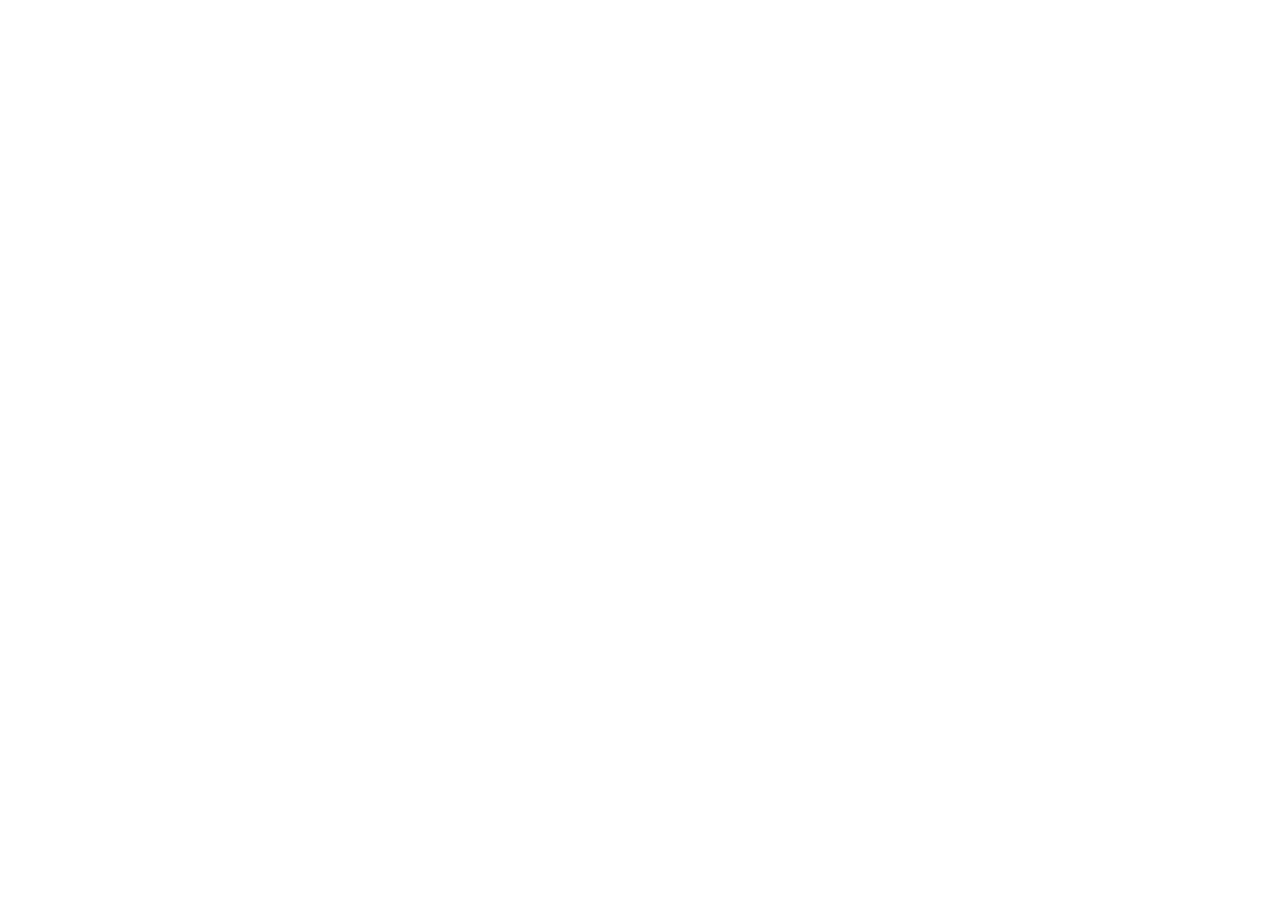
==== pages/About.html @ 3e92373e "creat new project" ====
<!doctype html>
<html lang="en">
  <head>
    <meta charset="UTF-8" />
    <meta name="viewport" content="width=device-width, initial-scale=1.0" />
    <title>Document</title>
    <link rel="stylesheet" href="../css/About.css" />
  </head>
  <body></body>
</html>
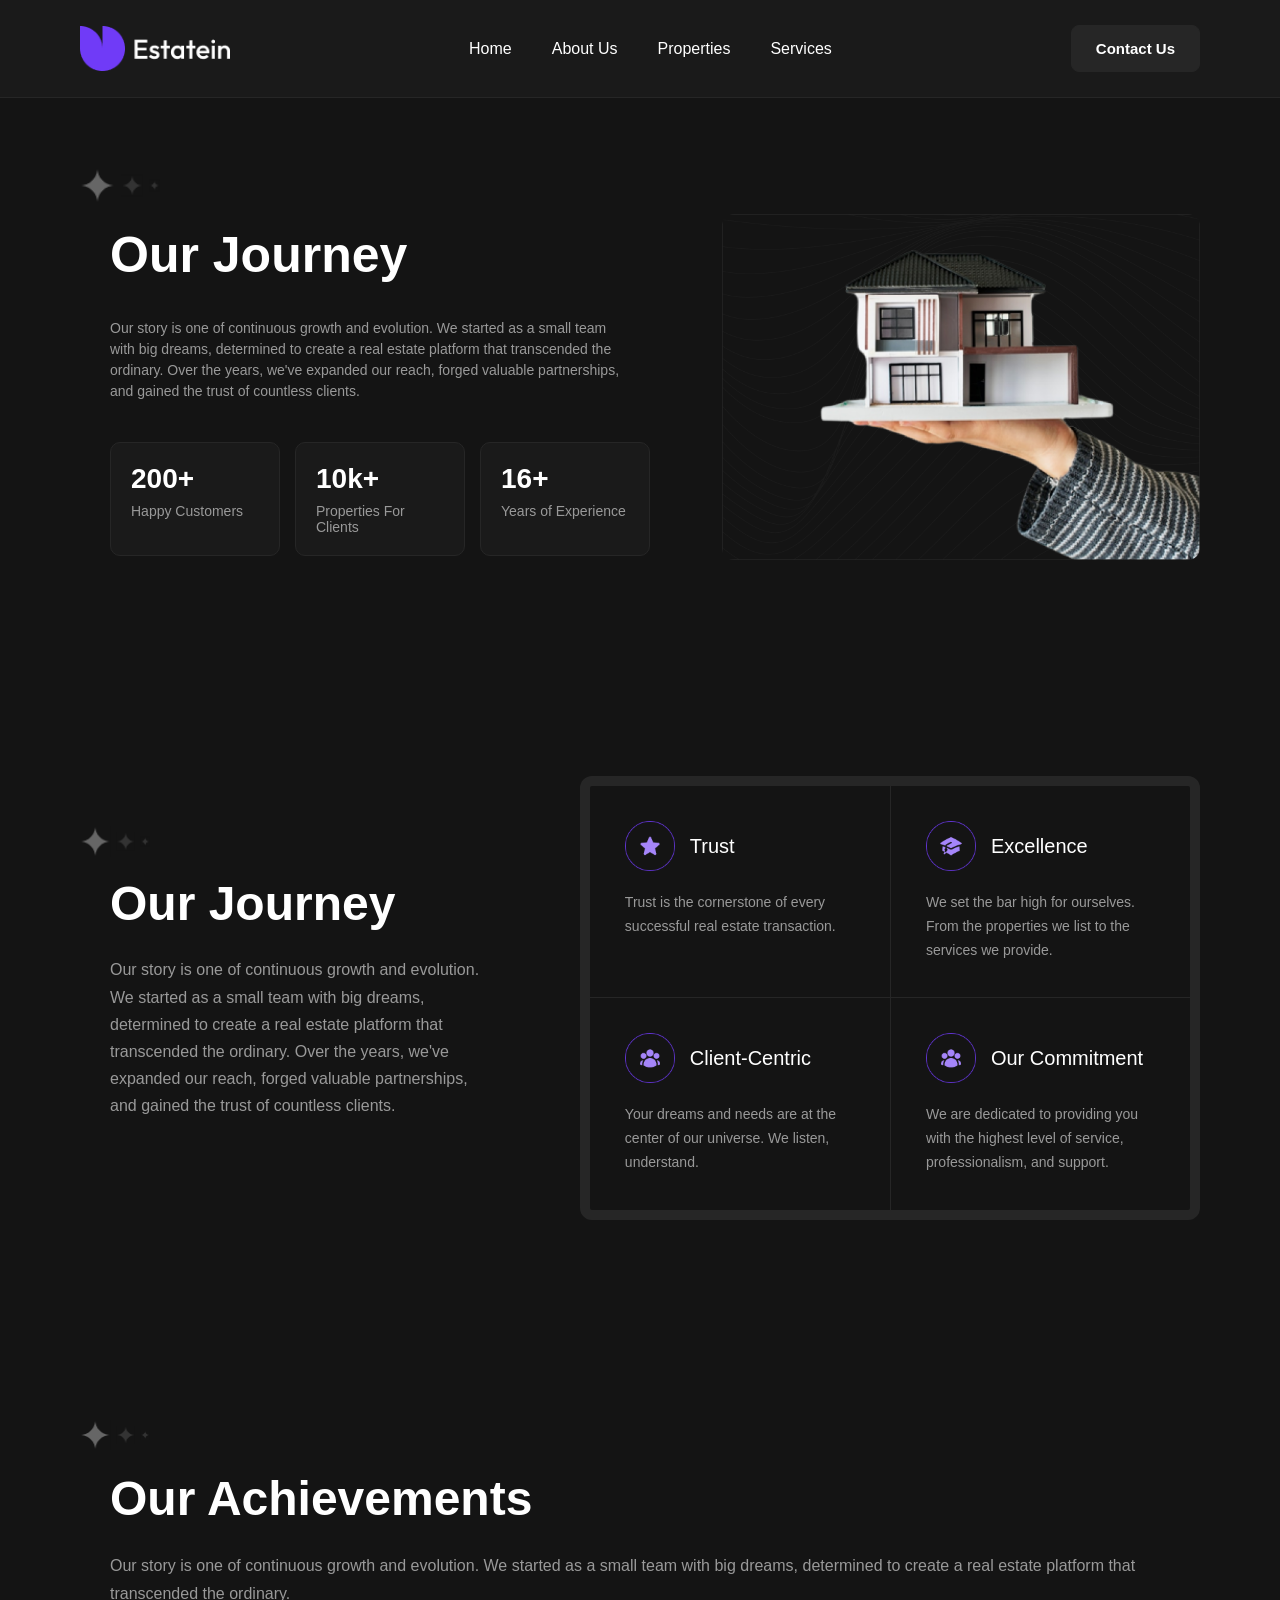
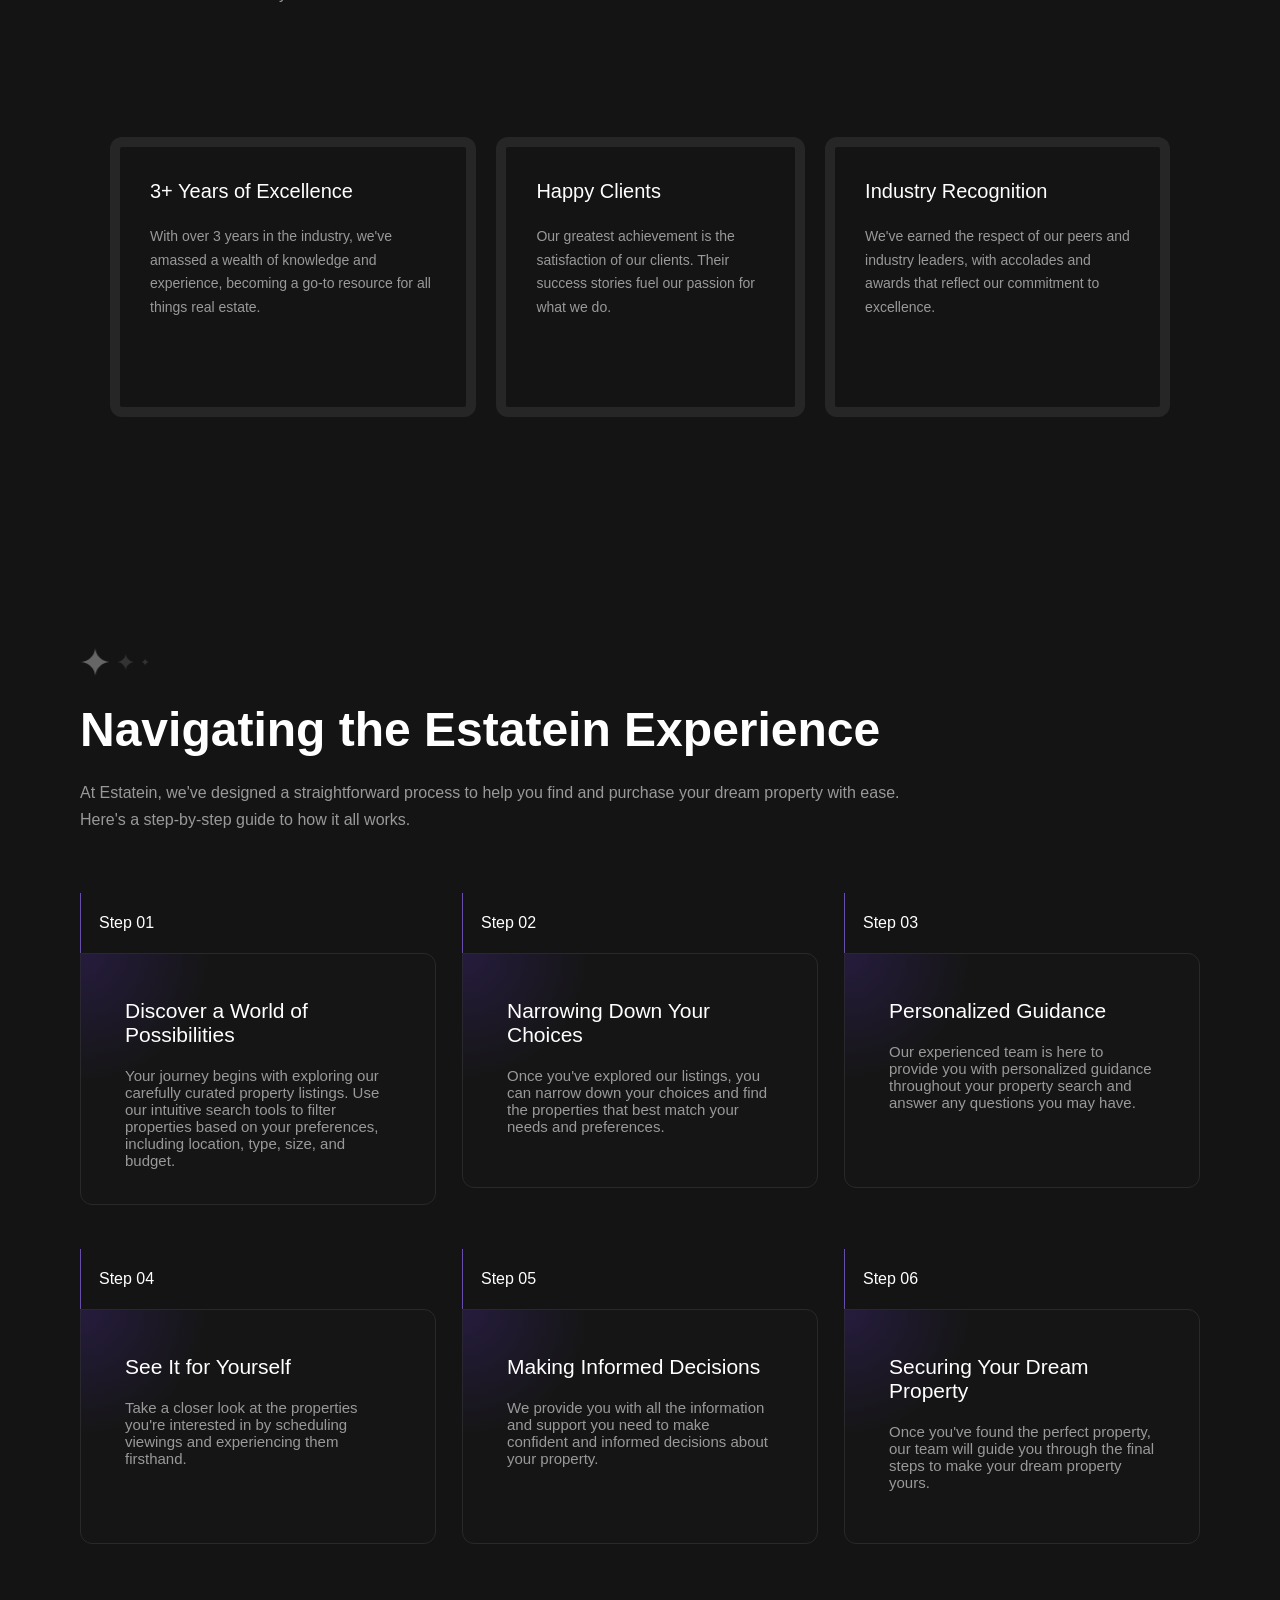
==== commit 06de2962: "Aboutt" ====
--- a/pages/About.html
+++ b/pages/About.html
@@ -6,5 +6,285 @@
     <title>Document</title>
     <link rel="stylesheet" href="../css/About.css" />
   </head>
-  <body></body>
+  <body>
+    <header>
+      <nav class="navbar">
+        <div class="container navbar__container">
+            <img class="navbar__logo" src="../img/Logo.png" alt="Logo">
+            <ul class="navbar__menu">
+                <li class="navbar__item">
+                    <a class="navbar__link" href="#">Home</a>
+                </li>
+                <li class="navbar__item">
+                    <a class="navbar__link" href="#">About Us</a>
+                </li>
+                <li class="navbar__item">
+                    <a class="navbar__link" href="#">Properties</a>
+                </li>
+                <li class="navbar__item">
+                    <a class="navbar__link" href="#">Services</a>
+                </li>
+            </ul>
+            <button class="navbar__button">
+                Contact Us
+            </button>
+        </div>
+    </nav>
+    <div class="hero">
+      <div class="container hero__container">
+        <div class="hero__content">
+            <img class="hero__abstract" src="../img/Abstract Design.png" alt="">
+            <h1 class="hero__title">
+              Our Journey
+            </h1>
+            <p class="hero__description">
+              Our story is one of continuous growth and evolution. We started as a small team with big dreams, determined to create a real estate platform that transcended the ordinary. Over the years, we've expanded our reach, forged valuable partnerships, and gained the trust of countless clients.
+            </p>
+            <div class="hero__stats">
+                <div class="hero__stat">
+                    <h2 class="hero__stat-number">200+</h2>
+                    <p class="hero__stat-text">Happy Customers</p>
+                </div>
+                <div class="hero__stat">
+                    <h2 class="hero__stat-number">10k+</h2>
+                    <p class="hero__stat-text">Properties For Clients</p>
+                </div>
+                <div class="hero__stat">
+                    <h2 class="hero__stat-number">16+</h2>
+                    <p class="hero__stat-text">Years of Experience</p>
+                </div>
+            </div>
+        </div>
+        <div class="hero__image">
+            <img src="../img/Sub Container.png" alt="Dream Property">
+        </div>
+    </div>
+  </div>
+    </header>
+    <main>
+      <section class="journey">
+        <div class="container journey__container">
+            <div class="journey__intro">
+                <img class="journey__abstract" src="../img/Abstract Design.png" alt="">
+                <h1 class="journey__title"> Our Journey</h1>
+                <p class="journey__description">
+                    Our story is one of continuous growth and evolution.
+                    We started as a small team with big dreams, determined
+                    to create a real estate platform that transcended the
+                    ordinary. Over the years, we've expanded our reach,
+                    forged valuable partnerships, and gained the trust of
+                    countless clients.
+                </p>
+            </div>
+            <div class="journey__cards">
+                <div class="journey__row1">
+                    <div class="journey__card">
+                        <div class="journey__card-head">
+                            <img src="../img/Icon Container.png"alt="">
+                            <h2>Trust</h2>
+                        </div>
+                        <p>
+                            Trust is the cornerstone of every successful
+                            real estate transaction.
+                        </p>
+                    </div>
+                    <div class="journey__card">
+                        <div class="journey__card-head">
+                            <img src="../img/Icon Container (1).png"alt="">
+                            <h2>Excellence</h2>
+                        </div>
+                        <p>
+                            We set the bar high for ourselves. From the
+                            properties we list to the services we provide.
+                        </p>
+                    </div>
+                </div>
+                <div class="journey__row2">
+                    <div class="journey__card">
+                        <div class="journey__card-head">
+                            <img src="../img/Icon Container (2).png" alt=""> 
+                            <h2>Client-Centric</h2>
+                        </div>
+                        <p>
+                            Your dreams and needs are at the center of
+                            our universe. We listen, understand.
+                        </p>
+                    </div>
+                    <div class="journey__card">
+                        <div class="journey__card-head">
+                            <img
+                                src="../img/Icon Container (2).png"
+                                alt=""
+                            >
+                            <h2>Our Commitment</h2>
+                        </div>
+                        <p>
+                            We are dedicated to providing you with the
+                            highest level of service, professionalism,
+                            and support.
+                        </p>
+                    </div>
+                </div>
+            </div>
+        </div>
+    </section>
+    <section class="achievements">
+            <div class="container achievements__container">
+                <div class="achievements__intro">
+                    <img class="achievements__abstract"src="../img/Abstract Design.png" alt="">
+                    <h1 class="achievements__title">
+                        Our Achievements
+                    </h1>
+                    <p class="achievements__description">
+                        Our story is one of continuous growth and evolution.
+                        We started as a small team with big dreams, determined
+                        to create a real estate platform that transcended
+                        the ordinary.
+                    </p>
+                </div>
+                <div class="achievements__cards">
+                    <div class="achievements__card">
+                        <h2 class="achievements__card-title">
+                            3+ Years of Excellence
+                        </h2>
+                        <p class="achievements__card-text">
+                            With over 3 years in the industry, we've amassed
+                            a wealth of knowledge and experience, becoming a
+                            go-to resource for all things real estate.
+                        </p>
+                    </div>
+                    <div class="achievements__card">
+                        <h2 class="achievements__card-title">
+                            Happy Clients
+                        </h2>
+                        <p class="achievements__card-text">
+                            Our greatest achievement is the satisfaction of
+                            our clients. Their success stories fuel our
+                            passion for what we do.
+                        </p>
+                    </div>
+                    <div class="achievements__card">
+                        <h2 class="achievements__card-title">
+                            Industry Recognition
+                        </h2>
+                        <p class="achievements__card-text">
+                            We've earned the respect of our peers and industry
+                            leaders, with accolades and awards that reflect
+                            our commitment to excellence.
+                        </p>
+                    </div>
+                </div>
+            </div>
+    </section>
+    <section class="experience">
+            <div class="container experience__container">
+                <img class="experience__abstract" src="../img/Abstract Design.png"
+                    alt=""
+                >
+                <h1 class="experience__title">
+                    Navigating the Estatein Experience
+                </h1>
+                <p class="experience__description">
+                    At Estatein, we've designed a straightforward process to
+                    help you find and purchase your dream property with ease.
+                    Here's a step-by-step guide to how it all works.
+                </p>
+                <div class="experience__steps">
+                    <div class="experience__step">
+                        <div class="experience__number">
+                            <h5>Step 01</h5>
+                        </div>
+                        <div class="experience__card">
+                            <h3>
+                                Discover a World of Possibilities
+                            </h3>
+                            <p>
+                                Your journey begins with exploring our carefully
+                                curated property listings. Use our intuitive
+                                search tools to filter properties based on your
+                                preferences, including location, type, size,
+                                and budget.
+                            </p>
+                        </div>
+                    </div>
+                    <div class="experience__step">
+                        <div class="experience__number">
+                            <h5>Step 02</h5>
+                        </div>
+                        <div class="experience__card">
+                            <h3>
+                                Narrowing Down Your Choices
+                            </h3>
+                            <p>
+                                Once you've explored our listings, you can
+                                narrow down your choices and find the properties
+                                that best match your needs and preferences.
+                            </p>
+                        </div>
+                    </div>
+                    <div class="experience__step">
+                        <div class="experience__number">
+                            <h5>Step 03</h5>
+                        </div>
+                        <div class="experience__card">
+                            <h3>
+                                Personalized Guidance
+                            </h3>
+                            <p>
+                                Our experienced team is here to provide you with
+                                personalized guidance throughout your property
+                                search and answer any questions you may have.
+                            </p>
+                        </div>
+                    </div>
+                    <div class="experience__step">
+                        <div class="experience__number">
+                            <h5>Step 04</h5>
+                        </div>
+                        <div class="experience__card">
+                            <h3>
+                                See It for Yourself
+                            </h3>
+                            <p>
+                                Take a closer look at the properties you're
+                                interested in by scheduling viewings and
+                                experiencing them firsthand.
+                            </p>
+                        </div>
+                    </div>
+                    <div class="experience__step">
+                        <div class="experience__number">
+                            <h5>Step 05</h5>
+                        </div>
+                        <div class="experience__card">
+                            <h3>
+                                Making Informed Decisions
+                            </h3>
+                            <p>
+                                We provide you with all the information and
+                                support you need to make confident and informed
+                                decisions about your property.
+                            </p>
+                        </div>
+                    </div>
+                    <div class="experience__step">
+                        <div class="experience__number">
+                            <h5>Step 06</h5>
+                        </div>
+                        <div class="experience__card">
+                            <h3>
+                                Securing Your Dream Property
+                            </h3>
+                            <p>
+                                Once you've found the perfect property, our team
+                                will guide you through the final steps to make
+                                your dream property yours.
+                            </p>
+                        </div>
+                    </div>
+                </div>
+            </div>
+    </section>
+    </main>
+  </body>
 </html>
--- a/css/About.css
+++ b/css/About.css
@@ -0,0 +1,527 @@
+*{
+    margin: 0;
+    padding: 0;
+    box-sizing: border-box;
+}
+body{
+    font-family: Arial, sans-serif;
+    background: #141414;
+    color: white;
+}
+.container{
+    max-width: 1440px;
+    margin: 0 auto;
+    padding: 0 80px;
+}
+.navbar{
+    padding: 25px 0;
+    background: #1A1A1A;
+    border-bottom: 1px solid #262626;
+}
+.navbar__container{
+    display: flex;
+    align-items: center;
+    justify-content: space-between;
+}
+.navbar__logo{
+    width: 150px;
+    cursor: pointer;
+}
+.navbar__menu{
+    display: flex;
+    align-items: center;
+    gap: 40px;
+    list-style: none;
+}
+.navbar__link{
+    text-decoration: none;
+    color: #fff;
+    font-size: 16px;
+    font-weight: 500;
+    transition: .3s;
+}
+.navbar__link:hover{
+    background-color: #000;
+    padding:  10px;
+    border-radius: 10px;
+    border: solid 1px #262626;
+}
+.navbar__button{
+    padding: 14px 24px;
+    border: 1px solid #262626;
+    border-radius: 8px;
+    background: #262626;
+    color: white;
+    font-size: 15px;
+    font-weight: 600;
+    cursor: pointer;
+    transition: all 0.3s ease-in-out;
+}
+.navbar__button:hover{
+    background: none;
+    border-color: #000;
+    background-color: #000;
+}
+.hero{
+    padding: 70px 0;
+    background: #141414;
+}
+.hero__container{
+    display: flex;
+    align-items: center;
+    justify-content: space-between;
+    gap: 60px;
+}
+.hero__content{
+    padding: 50px 30px;
+    position: relative;
+    width: 52%;
+}
+.hero__abstract{
+    position: absolute;
+    left: 0;
+    top: 0;
+    width: 80px;
+    margin-bottom: 20px;
+}
+.hero__title{
+    font-size: 50px;
+    line-height: 150%;
+    margin-bottom: 25px;
+    font-weight: 600;
+}
+.hero__description{
+    color: #999;
+    font-size: 14px;
+    line-height: 1.5;
+    font-weight: 500;
+    margin-bottom: 40px;
+}
+.hero__stats{
+    display: flex;
+    gap: 15px;
+}
+.hero__stat{
+    min-width: 170px;
+    padding: 20px;
+    border: 1px solid #262626;
+    border-radius: 10px;
+    background: #1a1a1a;
+    transition: .3s;
+}
+.hero__stat:hover{
+    transform: translateY(-5px);
+}
+.hero__stat-number{
+    font-size: 28px;
+    margin-bottom: 8px;
+}
+.hero__stat-text{
+    color: #999;
+    font-size: 14px;
+}
+.hero__image{
+    width: 48%;
+}
+.hero__image img{
+    width: 100%;
+    display: block;
+    border-radius: 12px;
+}
+.journey{
+    padding: 100px 0;
+    background: #141414;
+}
+.journey__container{
+    display: flex;
+    align-items: center;
+    justify-content: space-between;
+    gap: 70px;
+}
+.journey__intro{
+    width: 40%;
+    position: relative;
+    padding: 50px 30px;
+}
+.journey__abstract{
+    position: absolute;
+    left: 0;
+    top: 0;
+    width: 70px;
+}
+.journey__title{
+    color: #fff;
+    font-size: 48px;
+    font-weight: 600;
+    margin-bottom: 25px;
+}
+.journey__description{
+    color: #999;
+    font-size: 16px;
+    line-height: 1.7;
+}
+.journey__cards{
+    width: 58%;
+    border: 10px solid #262626;
+    border-radius: 12px;
+    overflow: hidden;
+    background-color: #262626;
+}
+.journey__row1,.journey__row2{
+    display: flex;
+}
+.journey__row1 {
+    border-bottom: 1px solid #262626;
+
+}
+.journey__card{
+    width: 50%;
+    padding: 35px;
+    min-height: 190px;
+    background: #141414;
+    transition:  all 0.3s ease-in-out;
+}
+.journey__card + .journey__card{
+    border-left: 1px solid #262626;
+}
+.journey__card:hover{
+    background: #202020;
+}
+.journey__card-head{
+    display: flex;
+    align-items: center;
+    gap: 15px;
+    margin-bottom: 20px;
+}
+.journey__card-head img{
+    width: 50px;
+    height: 50px;
+    object-fit: contain;
+}
+.journey__card-head h2{
+    color: #fff;
+    font-size: 20px;
+    font-weight: 500;
+}
+.journey__card p{
+    color: #999;
+    font-size: 14px;
+    line-height: 1.7;
+}
+.achievements{
+    padding: 100px 0;
+    background: #141414;
+}
+.achievements__container{
+    align-items: center;
+    justify-content: space-between;
+    gap: 40px;
+}
+.achievements__intro{
+    position: relative;
+    width: 100%;
+    padding: 50px 30px;
+    margin-bottom: 50px;
+}
+.achievements__abstract{
+    position: absolute;
+    left: 0;
+    top: 0;
+    width: 70px;
+    margin-bottom: 20px;
+}
+.achievements__title{
+    color: #fff;
+    font-size: 48px;
+    font-weight: 600;
+    line-height: 1.2;
+    margin-bottom: 25px;
+}
+.achievements__description{
+    color: #999;
+    font-size: 16px;
+    line-height: 1.7;
+}
+.achievements__cards{
+    padding: 30px;
+    width: 100%;
+    display: flex;
+    gap: 20px;
+}
+.achievements__card{
+    min-height: 280px;
+    padding: 30px;
+    background: #141414;
+    border: 10px solid #262626;
+    border-radius: 12px;
+    display: flex;
+    flex-direction: column;
+    justify-content: flex-start;
+
+    transition: .3s;
+}
+.achievements__card:hover{
+    transform: translateY(-8px);
+    background: #000;
+
+}
+.achievements__card-title{
+    color: #fff;
+    font-size: 20px;
+    font-weight: 500;
+    line-height: 1.4;
+    margin-bottom: 20px;
+}
+.achievements__card-text{
+    color: #999;
+    font-size: 14px;
+    line-height: 1.7;
+}
+.experience {
+    padding: 100px 0;
+    background: #141414;
+}
+.experience__container {
+    width: 100%;
+}
+.experience__abstract {
+    width: 70px;
+    margin-bottom: 20px;
+}
+.experience__title {
+    color: #ffffff;
+    font-size: 48px;
+    font-weight: 600;
+    line-height: 1.2;
+    margin-bottom: 20px;
+}
+.experience__description {
+    max-width: 850px;
+    color: #999999;
+    font-size: 16px;
+    line-height: 1.7;
+    margin-bottom: 60px;
+}
+.experience__steps {
+    display: grid;
+    grid-template-columns: repeat(3, 1fr);
+    gap: 44px 26px;
+}
+.experience__step {
+    position: relative;
+    padding-left: 0;
+    padding-top: 0;
+}
+.experience__number {
+    height: 60px;
+    display: flex;
+    align-items: center;
+    padding-left: 18px;
+    border-left: 1px solid #703BF7;
+}
+.experience__number h5 {
+    color: #ffffff;
+    font-size: 16px;
+    font-weight: 400;
+}
+.experience__card {
+    position: relative;
+    min-height: 235px;
+    padding: 45px 44px 35px;
+    border: 1px solid #292929;
+    border-radius: 0 12px 12px 12px;
+    background:
+        radial-gradient(
+            circle at 0% 0%,
+            rgba(112, 59, 247, 0.18),
+            transparent 30%
+        ),
+        #151515;
+    overflow: hidden;
+    transition: all 0.3s ease;
+}
+.experience__card h3 {
+    color: #ffffff;
+    font-size: 21px;
+    font-weight: 500;
+    margin-bottom: 20px;
+}
+.experience__card p {
+    color: #999999;
+    font-size: 15px;
+    margin: 0;
+}
+.experience__card:hover {
+    border-color: #3a3a3a;
+    transform: translateY(-5px);
+}
+
+.experience__card:hover::before {
+    background: #8b5cf6;
+}
+@media (max-width: 1000px) {
+
+    .experience__steps {
+        grid-template-columns: repeat(2, 1fr);
+    }
+
+    .experience__title {
+        font-size: 40px;
+    }
+}
+@media (max-width: 650px) {
+
+    .experience {
+        padding: 60px 0;
+    }
+
+    .experience__steps {
+        grid-template-columns: 1fr;
+        gap: 30px;
+    }
+
+    .experience__title {
+        font-size: 34px;
+    }
+
+    .experience__description {
+        font-size: 15px;
+        margin-bottom: 40px;
+    }
+
+    .experience__number {
+        height: 55px;
+    }
+
+    .experience__card {
+        min-height: auto;
+        padding: 35px 25px 30px;
+    }
+
+    .experience__card h3 {
+        font-size: 19px;
+    }
+
+    .experience__card p {
+        font-size: 14px;
+    }
+}
+@media (max-width: 1000px){
+    .container{
+        padding: 0 30px;
+    }
+
+    .navbar__menu{
+        gap: 20px;
+    }
+
+    .hero__container{
+        flex-direction: column;
+    }
+    .hero__content, .hero__image{
+        width: 100%;
+    }
+
+    .hero__title{
+        font-size: 45px;
+    }
+
+    .journey__container{
+        flex-direction: column;
+        align-items: flex-start;
+    }
+
+    .journey__intro,
+    .journey__cards{
+        width: 100%;
+    }
+
+    .journey__title{
+        font-size: 40px;
+    }
+}
+@media (max-width: 700px){
+
+    .navbar__menu{
+        display: none;
+    }
+
+    .navbar__button{
+        padding: 11px 18px;
+    }
+
+    .hero{
+        padding: 40px 0;
+    }
+
+    .hero__title{
+        font-size: 36px;
+    }
+
+    .hero__stats{
+        flex-direction: column;
+    }
+
+    .hero__stat{
+        width: 100%;
+    }
+    .achievements__container{
+        flex-direction: column;
+        align-items: flex-start;
+    }
+
+    .achievements__intro,
+    .achievements__cards{
+        width: 100%;
+    }
+
+    .achievements__cards{
+        grid-template-columns: repeat(2, 1fr);
+    }
+
+    .achievements__title{
+        font-size: 40px;
+    }
+}
+@media (max-width: 650px){
+
+    .journey{
+        padding: 60px 0;
+    }
+
+    .journey__row{
+        grid-template-columns: 1fr;
+    }
+
+    .journey__card + .journey__card{
+        border-left: none;
+        border-top: 1px solid #262626;
+    }
+
+    .journey__card{
+        padding: 25px;
+    }
+
+    .journey__title{
+        font-size: 34px;
+    }
+    .achievements{
+        padding: 60px 0;
+    }
+
+    .achievements__cards{
+        grid-template-columns: 1fr;
+    }
+
+    .achievements__card{
+        min-height: auto;
+    }
+
+    .achievements__title{
+        font-size: 34px;
+    }
+
+    .achievements__description{
+        font-size: 15px;
+    }
+}
